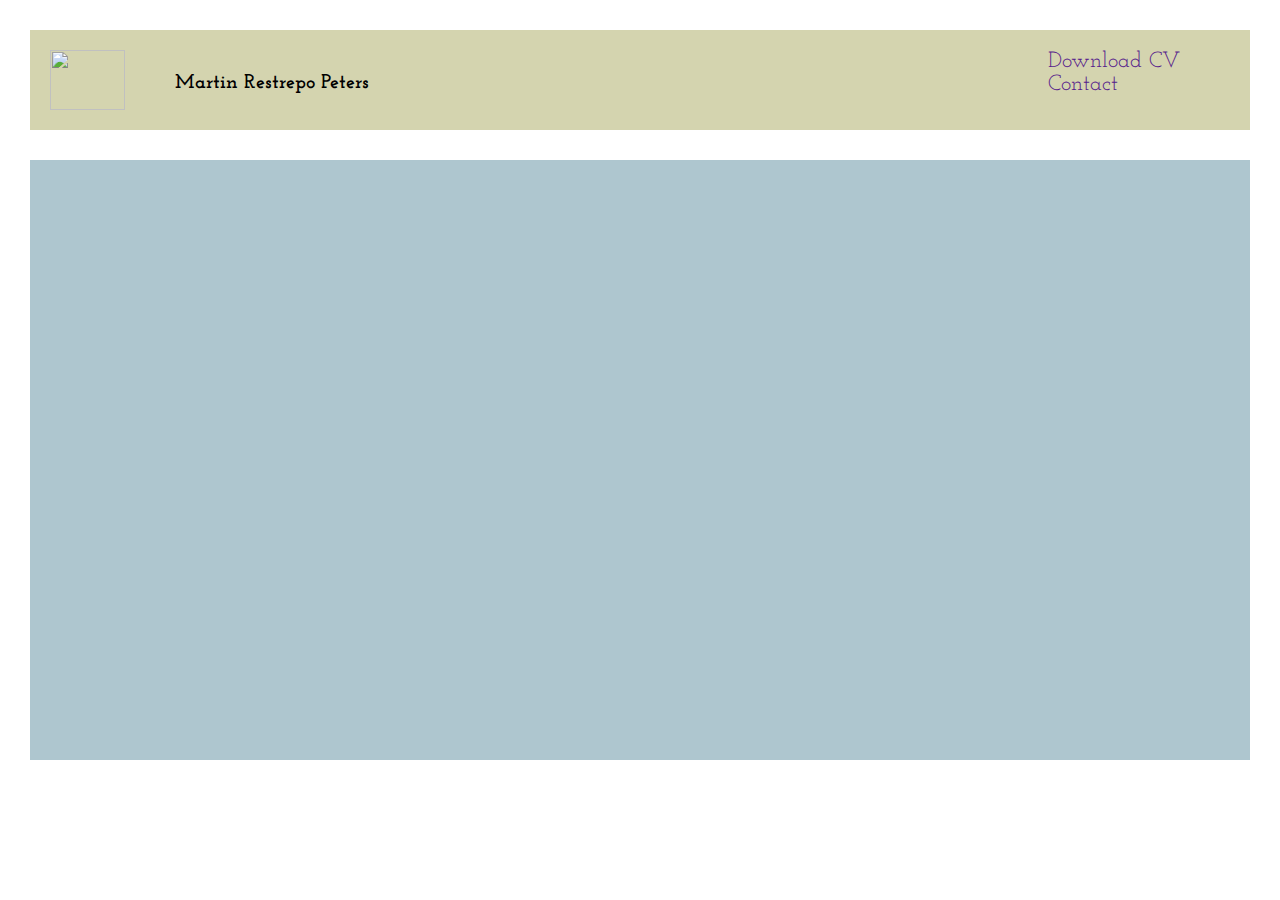
==== index.html @ c9a0216d "Rename martin-restrepo.html to index.html" ====
<!DOCTYPE html>
<html>
	<head>
		<meta name="viewport" content="width=device-width, initial-scale=1">
		<base href="">
		<meta charset="utf-8" />
		<link rel="stylesheet" type="text/css" href="style.css">
		<link href='https://fonts.googleapis.com/css?family=Josefin Slab' rel='stylesheet'>
		<title>Martin Restrepo</title>
	</head>

	<body>
		<header>	
			<div class="header_container">
				<div id="logo">
					<a href="https://www.martin-restrepo.com">
						<img src="seal.png" id="seal" width="75" height="60">
					</a>
				</div>
				<div id="name">
					<p> Martin Restrepo Peters</p>
				</div>
			</div>


			<div class="header_container2">
				<div>
					<a href="" id="cv"><li> Download CV</li></a>
				</div>
			
				<div>
					<a href="" id="contact"><li>Contact</li></a>
				</div>
				
			</div>

			
				
					
					



				</div>	
			</div>
 		</header>

 		<section class="row1">
 			<div id="section1">
 				
 			</div>
 			

 		</section>


 	</body>


</html>
---- style.css ----
*{
	margin: 0;
	padding: 0;
	list-style: none;
	text-decoration: none;

}

html{
	padding: 30px;

}

header{
	padding: 20px;
	background-color: #d4d4af;
	height: 60px;	
	display: block;
}

body{

	font-family: 'Josefin Slab';font-size: 22px;
}

.header_container{
	color: black;
	display: table;
	float:left;
	height: 100%;
	vertical-align: middle;

}
.header_container div{
	display: inline-block;
	padding-right: 50px;
	vertical-align: middle;

	
}

.header_container p{
	font-size: 20px;
	vertical-align: middle;
	font-weight: bold;

}

.header_container2{
	height: 100%;
	vertical-align: bottom;
	float:right;
	
	

}
.header_container2 div{
	
	padding-right: 50px;
	vertical-align: bottom;

	
}













.row1{
	margin-top: 30px;
	margin-top: 30px;
	height: 600px;
	background-color: #aec6cf
}
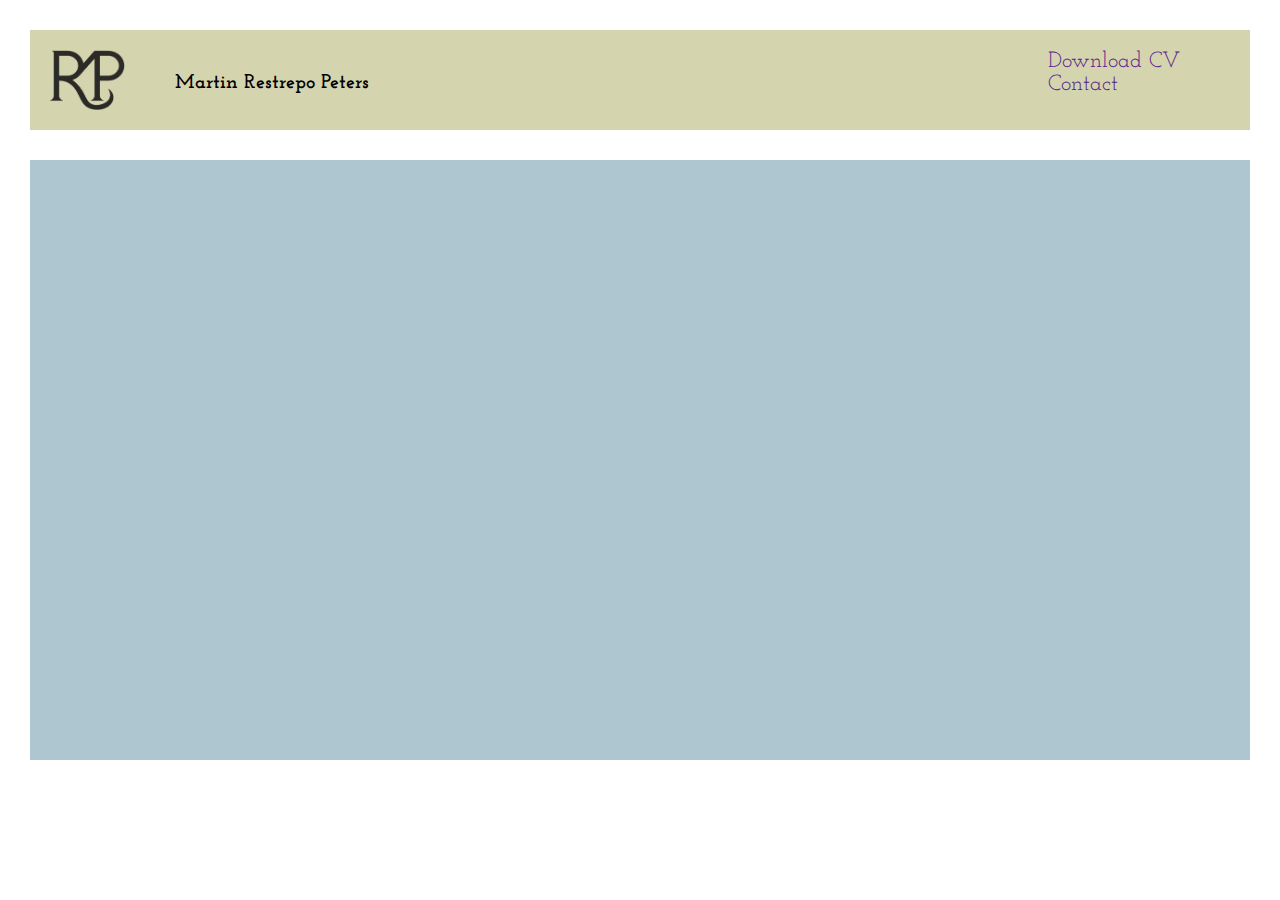
==== commit e3561a46: "Update index.html" ====
--- a/index.html
+++ b/index.html
@@ -1,6 +1,14 @@
 <!DOCTYPE html>
 <html>
 	<head>
+		<!-- fav Icon -->
+		<link rel="apple-touch-icon" sizes="180x180" href="/apple-touch-icon.png">
+		<link rel="icon" type="image/png" sizes="32x32" href="/favicon-32x32.png">
+		<link rel="icon" type="image/png" sizes="16x16" href="/favicon-16x16.png">
+		<link rel="manifest" href="/site.webmanifest">
+		<!-- fav Icon -->
+		
+		
 		<meta name="viewport" content="width=device-width, initial-scale=1">
 		<base href="">
 		<meta charset="utf-8" />
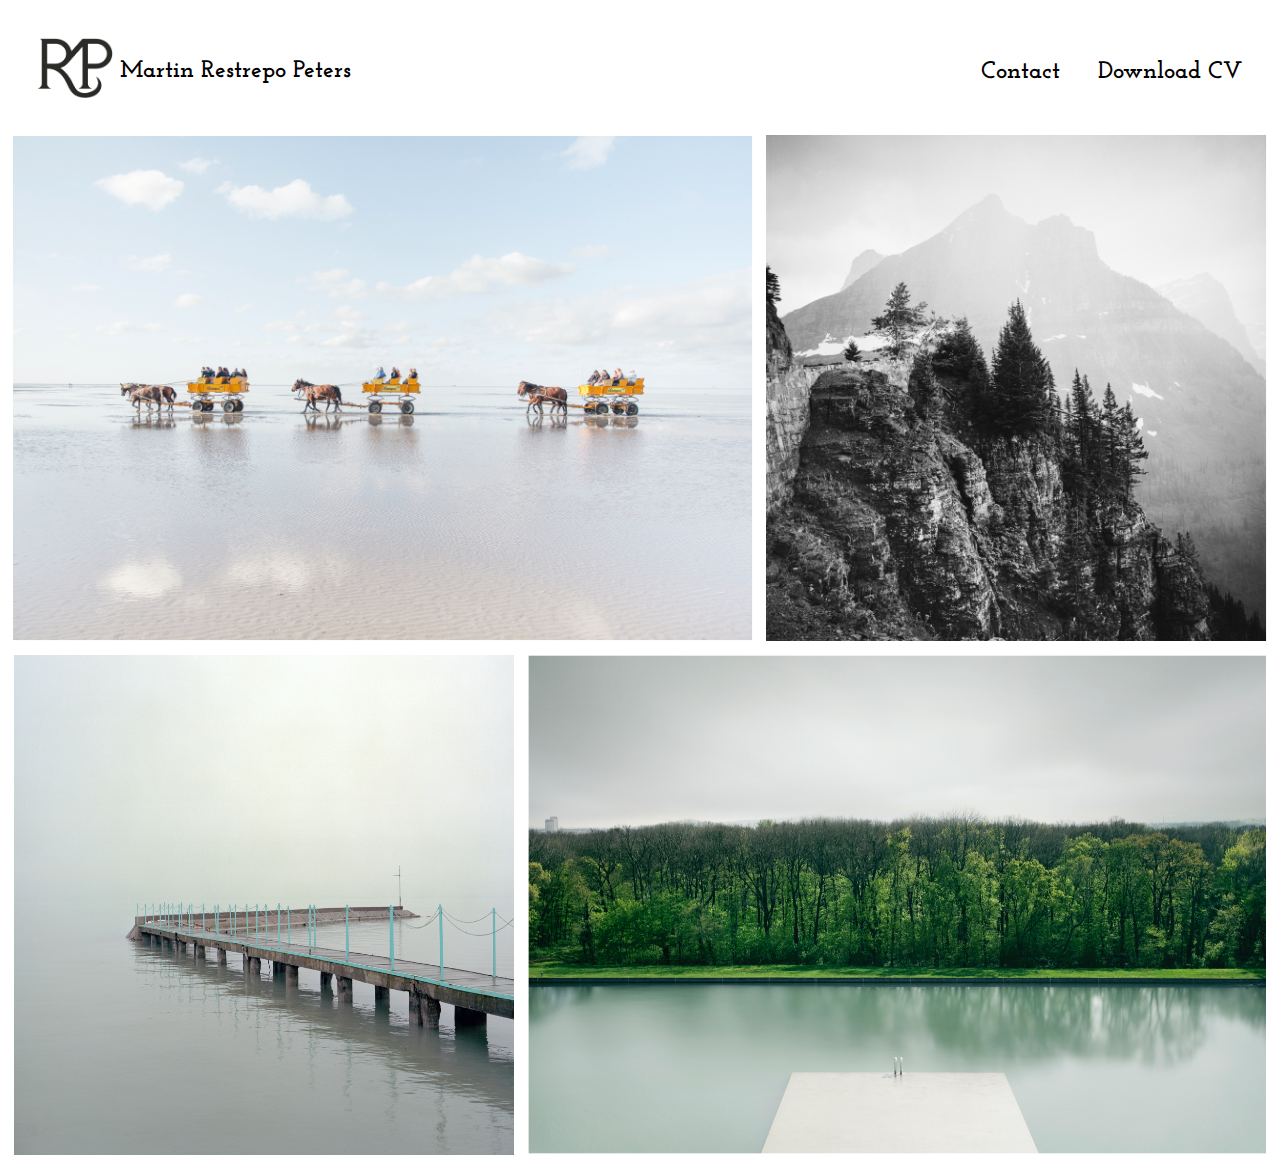
==== commit 1f873f65: "Rename martin-restrepo.html to index.html" ====
--- a/index.html
+++ b/index.html
@@ -1,27 +1,29 @@
 <!DOCTYPE html>
 <html>
+
 	<head>
 		<!-- fav Icon -->
-		<link rel="apple-touch-icon" sizes="180x180" href="/apple-touch-icon.png">
-		<link rel="icon" type="image/png" sizes="32x32" href="/favicon-32x32.png">
-		<link rel="icon" type="image/png" sizes="16x16" href="/favicon-16x16.png">
+		<link rel="apple-touch-icon" sizes="180x180" href="seal2.png">
+		<link rel="icon" type="image/png" sizes="32x32" href="seal2.png">
+		<link rel="icon" type="image/png" sizes="16x16" href="seal2.png">
 		<link rel="manifest" href="/site.webmanifest">
-		<!-- fav Icon -->
-		
-		
+
 		<meta name="viewport" content="width=device-width, initial-scale=1">
 		<base href="">
 		<meta charset="utf-8" />
 		<link rel="stylesheet" type="text/css" href="style.css">
 		<link href='https://fonts.googleapis.com/css?family=Josefin Slab' rel='stylesheet'>
+
 		<title>Martin Restrepo</title>
+
 	</head>
 
 	<body>
 		<header>	
-			<div class="header_container">
+			<div class="wrapper_header">
+			<div class="header_container1">
 				<div id="logo">
-					<a href="https://www.martin-restrepo.com">
+					<a href="https://www.martinrestrepo.github.io">
 						<img src="seal.png" id="seal" width="75" height="60">
 					</a>
 				</div>
@@ -30,40 +32,60 @@
 				</div>
 			</div>
 
-
 			<div class="header_container2">
-				<div>
-					<a href="" id="cv"><li> Download CV</li></a>
+				<div id="cv">
+					<a href="" id="cv">Download CV</a>
 				</div>
-			
-				<div>
-					<a href="" id="contact"><li>Contact</li></a>
-				</div>
-				
+				<div id="contact">
+					<a href="https://www.martinrestrepo.github.io/contact" id="contact">Contact</a>
+				</div>	
+			</div>
+			</div>
+		</header>
+		<main>
+		<div class="wrapper1">
+			<div id="item1">
+				<img src="pic1.png" height="100%" width="100%">
 			</div>
 
-			
-				
-					
-					
+			<div id="item2">
+				<img src="pic2.png" height="100%" width="100%">
+			</div>
+		</div>
+
+		<div class="wrapper2">
+			<div id="item3">
+				<img src="pic3.png" height="100%" width="100%">
+			</div>
+
+			<div id="item4">
+				<img src="pic4.png" height="100%" width="100%">
+			</div>
+		</div>
+
+	</main>
+ 	</body>
+</html>
 
 
 
-				</div>	
-			</div>
- 		</header>
-
- 		<section class="row1">
- 			<div id="section1">
- 				
- 			</div>
- 			
-
- 		</section>
 
 
- 	</body>
 
 
-</html>
 
+
+
+
+
+
+
+
+
+
+
+
+
+
+
+
--- a/style.css
+++ b/style.css
@@ -7,60 +7,143 @@
 }
 
 html{
-	padding: 30px;
-
+	padding: 1%;
+	list-style: none;
+	text-decoration: none;
 }
 
 header{
-	padding: 20px;
-	background-color: #d4d4af;
+	padding: 2%;
+	/*background-color: #aec6cf;*/
 	height: 60px;	
 	display: block;
 }
 
 body{
+	font-family: 'Josefin Slab';font-size: 2vw;
 
-	font-family: 'Josefin Slab';font-size: 22px;
 }
 
-.header_container{
+.wrapper_header{
 	color: black;
 	display: table;
-	float:left;
 	height: 100%;
+	width: 100%;
+	font-weight: bold;
+	font-size: 24px;
+	display: grid;
+	grid-template-columns: 59% 40%;
+	grid-gap: 1%;
+	align-items: center;
+
+
+}
+.wrapper_header div{
+	display: inline-block;
+	vertical-align: middle;
+	
+}
+
+.header_container2 {
+	float: right;
+	vertical-align: middle;
+	color: black;
+}
+
+.header_container2 div{
+	float: right;
+	padding-left: 3vw;
 	vertical-align: middle;
 
 }
-.header_container div{
+
+.header_container2 a{
+	color: black;
+	vertical-align: middle;
+}
+
+.wrapper1{
+	margin-bottom: 1%;
+	margin-top: 1%;
+	display: grid;
+	grid-template-columns: 59% 40%;
+	grid-gap: 1%;
+}
+
+.wrapper2{
+	display: grid;
+	grid-template-columns: 40% 59%;
+	grid-gap: 1%;
+}
+
+.background{
+	color: black;
+	display: table;
+	height: 100%;
+	width: 100%;
+	font-weight: bold;
+	display: grid;
+	grid-template-columns: 100%;
+	grid-gap: 1%;
+	align-items: center;
+
+}
+	
+.background div{
 	display: inline-block;
-	padding-right: 50px;
 	vertical-align: middle;
+	margin-top: 1%;
+	
+
+} 
+
+.contact_form_shell{
+	float: right;
+	vertical-align: middle;
+	color: black;
+	background-image: url(contact.jpg);
+	background-size: cover;
+	background-position: center;
+	height:650px;
+
+}
+.contact_form{
+	height:15vw;
+	width: 30vw;
+	position: absolute;
+    top: 45%;
+    left: 50%;
+  	margin: auto;
+	background: white;	
+	opacity: 0.8;
+    left:0;
+    right:0;
+    text-align: center;
+    text-overflow: auto;    
+}
+
+.contact_form p{
+	font-size: 1.4vw;
+	margin: 2vw;
+	text-decoration: none;
+	color: black;
+}
+
+
+/*
+
+
+
+	background-color: #aec6cf
+	background-color: #b7c68b
+	background-color: #e8b4a2
+	background-color: #d4d4af
+	background-color: #fdfd96
+
+*/
+
 
 	
-}
-
-.header_container p{
-	font-size: 20px;
-	vertical-align: middle;
-	font-weight: bold;
-
-}
-
-.header_container2{
-	height: 100%;
-	vertical-align: bottom;
-	float:right;
-	
-	
-
-}
-.header_container2 div{
-	
-	padding-right: 50px;
-	vertical-align: bottom;
-
-	
-}
 
 
 
@@ -74,9 +157,6 @@
 
 
 
-.row1{
-	margin-top: 30px;
-	margin-top: 30px;
-	height: 600px;
-	background-color: #aec6cf
-}
+
+
+
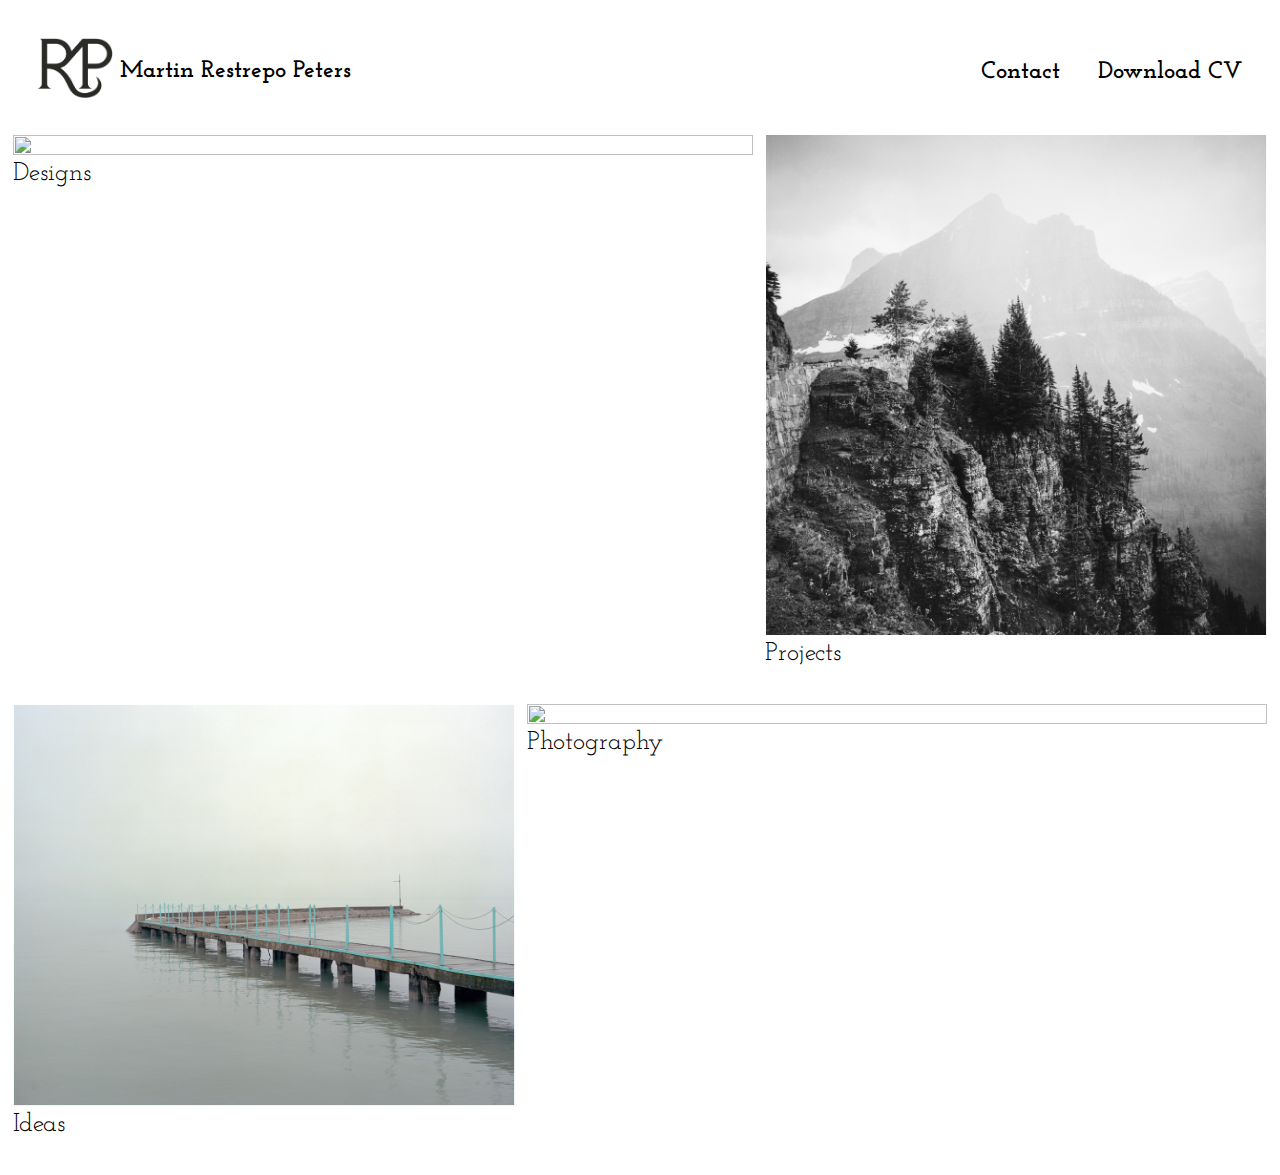
==== commit 63c6ea0b: "Update index.html" ====
--- a/index.html
+++ b/index.html
@@ -23,7 +23,7 @@
 			<div class="wrapper_header">
 			<div class="header_container1">
 				<div id="logo">
-					<a href="https://www.martinrestrepo.github.io">
+					<a href="martinrestrepo.github.io">
 						<img src="seal.png" id="seal" width="75" height="60">
 					</a>
 				</div>
@@ -34,33 +34,59 @@
 
 			<div class="header_container2">
 				<div id="cv">
-					<a href="" id="cv">Download CV</a>
+					<a id="cv" href="Files/CV_MRP.pdf" download >Download CV</a>
 				</div>
 				<div id="contact">
-					<a href="https://www.martinrestrepo.github.io/contact" id="contact">Contact</a>
+					<a href="martinrestrepo.github.io/contact" id="contact">Contact</a>
 				</div>	
 			</div>
 			</div>
 		</header>
 		<main>
 		<div class="wrapper1">
-			<div id="item1">
-				<img src="pic1.png" height="100%" width="100%">
+			<div class="item">
+				<div class="container">
+					<a href="martinrestrepo.github.io/photography" class="image"><img src="Designs/DesignsCover.png" height="100%" width="100%"></a>
+ 						 <div class="middle">
+  							 <div class="text"> <p>Designs</p> 	<br>
+  							 </div>
+ 						 </div>
+				</div>
 			</div>
 
-			<div id="item2">
-				<img src="pic2.png" height="100%" width="100%">
+			<div class="item">
+				<div class="container">
+					<a href="martinrestrepo.github.io/projects" class="image"><img src="pic2.png" height="100%" width="100%"></a>
+ 						 <div class="middle">
+  							 <div class="text"><p>Projects</p> 	<br>
+  							 </div>
+ 						 </div>
+				</div>
 			</div>
 		</div>
 
 		<div class="wrapper2">
-			<div id="item3">
-				<img src="pic3.png" height="100%" width="100%">
+			<div class="item">
+				<div class="container">
+					<a href="martinrestrepo.github.io/ideas" class="image"><img src="pic3.png" height="100%" width="100%"></a>
+ 						 <div class="middle">
+  							 <div class="text"><p>Ideas </p> <br>
+  							 </div>
+ 						 </div>
+				</div>
 			</div>
 
-			<div id="item4">
-				<img src="pic4.png" height="100%" width="100%">
+			<div class="item">	
+				<div class="container">
+					<a href="martinrestrepo.github.io/photography" class="image"><img src="Photography/PhotographyCover.jpg" height="100%" width="100%"></a>
+ 						 <div class="middle">
+  							 <div class="text"><p>Photography </p> 	<br>
+  							 
+  							</div>
+ 						 </div>
+				</div>
 			</div>
+
 		</div>
 
 	</main>
